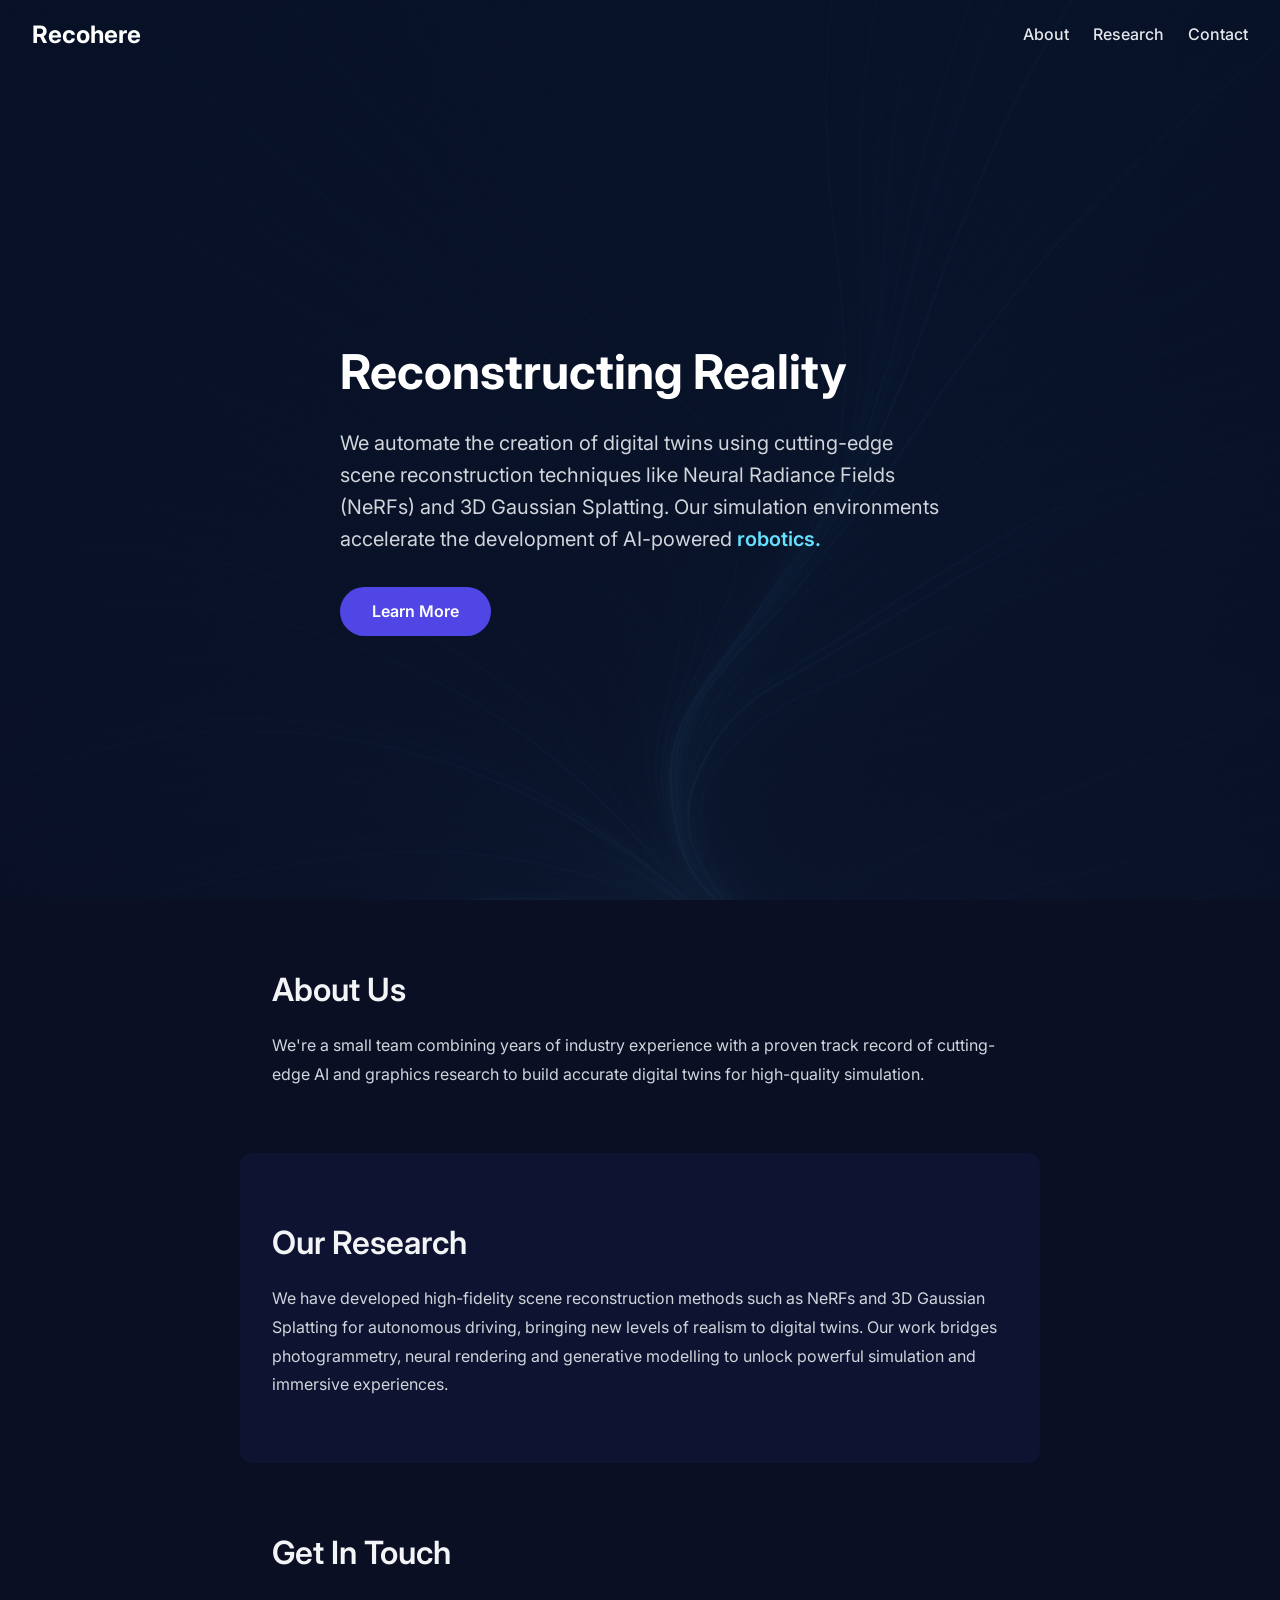
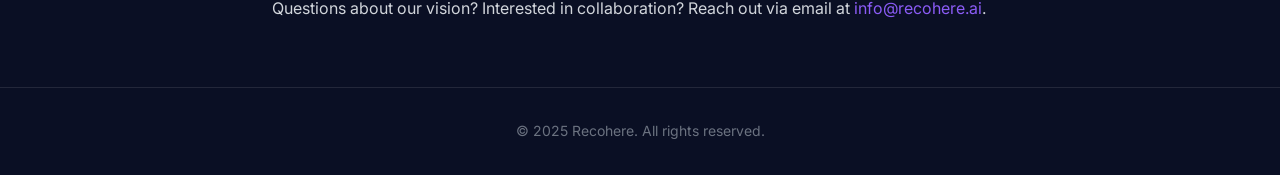
==== index.html @ db56cdb2 "init" ====
<!DOCTYPE html>
<html lang="en">
  <head>
    <meta charset="UTF-8" />
    <meta http‑equiv="X-UA-Compatible" content="IE=edge" />
    <meta name="viewport" content="width=device-width, initial-scale=1.0" />
    <title>Recohere – Scene Reconstruction & Digital Twins</title>
    <link rel="preconnect" href="https://fonts.googleapis.com" />
    <link rel="preconnect" href="https://fonts.gstatic.com" crossorigin />
    <link
      href="https://fonts.googleapis.com/css2?family=Inter:wght@400;500;600;700&display=swap"
      rel="stylesheet"
    />
    <link rel="stylesheet" href="assets/css/style.css" />
  </head>
  <body>

    <header class="hero">
      <nav class="navbar">
        <a href="#" class="logo">Recohere</a>
        <ul class="nav-links">
          <li><a href="#about">About</a></li>
          <li><a href="#research">Research</a></li>
          <li><a href="#contact">Contact</a></li>
        </ul>
      </nav>
      <div class="hero-content">
        <h1>Reconstructing Reality</h1>
        <p>
          We automate the creation of digital twins using cutting-edge scene
          reconstruction techniques like Neural Radiance Fields (NeRFs) and 3D
          Gaussian Splatting. Our simulation environments accelerate the development
          of AI-powered <span class="animated-wrapper"><span class="animated-areas"></span></span>
        </p>
        <a href="#about" class="cta-button">Learn More</a>
      </div>
    </header>


    <main class="content">
      <section id="about" class="section">
        <h2>About Us</h2>
        <p>
          We're a small team combining years of industry experience with
          a proven track record of cutting-edge AI and graphics research
          to build accurate digital twins for high-quality simulation. 
        </p>
      </section>


      <section id="research" class="section alternate">
        <h2>Our Research</h2>
        <p>
          We have developed high-fidelity scene reconstruction methods 
          such as NeRFs and 3D Gaussian Splatting for autonomous driving, 
          bringing new levels of realism to digital twins.
          Our work bridges photogrammetry, neural rendering and generative
          modelling to unlock powerful simulation and immersive experiences.
        </p>
      </section>


      <section id="contact" class="section">
        <h2>Get In Touch</h2>
        <p>
          Questions about our vision? Interested in collaboration? Reach out via
          email at <a href="mailto:info@recohere.ai">info@recohere.ai</a>.
        </p>
      </section>
    </main>

    <footer>
      <p>&copy; 2025 Recohere. All rights reserved.</p>
    </footer>
    <script>
      const words = ["robotics.", "autonomous driving.", "manufacturing.", "defence."];
      const element = document.querySelector(".animated-areas");
      let index = 0;
      let deleting = false;
      let charIndex = 0;
    
      function typeLoop() {
        const current = words[index];
        if (!deleting) {
          charIndex++;
          if (charIndex <= current.length) {
            element.textContent = current.substring(0, charIndex);
          } else {
            deleting = true;
            setTimeout(typeLoop, 1500);
            return;
          }
        } else {
          charIndex--;
          if (charIndex >= 0) {
            element.textContent = current.substring(0, charIndex);
          } else {
            deleting = false;
            index = (index + 1) % words.length;
          }
        }
        setTimeout(typeLoop, deleting ? 50 : 100);
      }
    
      document.addEventListener("DOMContentLoaded", typeLoop);
    </script>
  </body>
</html>
---- assets/css/style.css ----
/* Reset some basic elements for consistency */
* {
  box-sizing: border-box;
  margin: 0;
  padding: 0;
}

body {
  font-family: 'Inter', sans-serif;
  background-color: #0a0f24;
  color: #f3f4f6;
  line-height: 1.6;
  /* Smooth text rendering on different browsers */
  -webkit-font-smoothing: antialiased;
  -moz-osx-font-smoothing: grayscale;
}

a {
  color: #8b5cf6;
  text-decoration: none;
}
a:hover {
  color: #c084fc;
  transition: color 0.3s ease;
}

/* Navigation bar styling */
.navbar {
  display: flex;
  justify-content: space-between;
  align-items: center;
  padding: 1rem 2rem;
  position: relative;
  z-index: 2;
}

.logo {
  font-size: 1.5rem;
  font-weight: 700;
  color: #ffffff;
}

.nav-links {
  list-style: none;
  display: flex;
  gap: 1.5rem;
}

.nav-links a {
  color: #e5e7eb;
  font-weight: 500;
}

.nav-links a:hover {
  color: #c084fc;
}

/* Hero section with background image and gradient overlay. The pseudo-element
 * ensures that the headline and tagline remain legible on top of the dark
 * circuit board illustration. */
.hero {
  position: relative;
  height: 100vh;
  background: url('../img/hero-bg.png') no-repeat center/cover;
  display: flex;
  flex-direction: column;
}

.hero::before {
  content: '';
  position: absolute;
  top: 0;
  right: 0;
  bottom: 0;
  left: 0;
  /* Dark gradient overlay for contrast and mood */
  /* A slightly lighter overlay to let the subtle hero image shine through */
  background: linear-gradient(
    180deg,
    rgba(10, 15, 36, 0.65) 0%,
    rgba(10, 15, 36, 0.85) 100%
  );
  z-index: 1;
}

.hero-content {
  position: relative;
  z-index: 2;
  max-width: 800px;
  margin: auto;
  padding: 3rem 2rem;
  text-align: left;
}

.hero-content h1 {
  font-size: 3rem;
  font-weight: 700;
  margin-bottom: 1rem;
  color: #ffffff;
}

.hero-content p {
  font-size: 1.25rem;
  color: #d1d5db;
  margin-bottom: 2rem;
  max-width: 600px;
}

.cta-button {
  display: inline-block;
  background: #4f46e5;
  color: #ffffff;
  padding: 0.75rem 2rem;
  border-radius: 9999px;
  font-weight: 600;
  transition: background 0.3s ease;
}

.cta-button:hover {
  background: #6366f1;
}

/* General section styles */
.section {
  padding: 4rem 2rem;
  max-width: 800px;
  margin: 0 auto;
}

.section.alternate {
  /* Slightly darker background to create separation between sections */
  background: #0d1330;
  border-radius: 12px;
}

.section h2 {
  font-size: 2rem;
  margin-bottom: 1rem;
  font-weight: 600;
}

.section p {
  font-size: 1rem;
  color: #d1d5db;
  line-height: 1.8;
}

/* Footer styling */
footer {
  background-color: #0a0f24;
  text-align: center;
  padding: 2rem;
  color: #6b7280;
  font-size: 0.875rem;
  border-top: 1px solid rgba(255, 255, 255, 0.1);
}

.animated-wrapper {
  display: inline-block;
  position: relative;
  width: 13ch; /* Adjust based on the longest word (e.g., "autonomous driving") */
  height: 1em;  /* Align to one line of text */
  vertical-align: top;
}

.animated-areas {
  position: absolute;
  top: 0;
  left: 0;
  font-weight: 600;
  color: #66e0ff;
  white-space: nowrap;
}
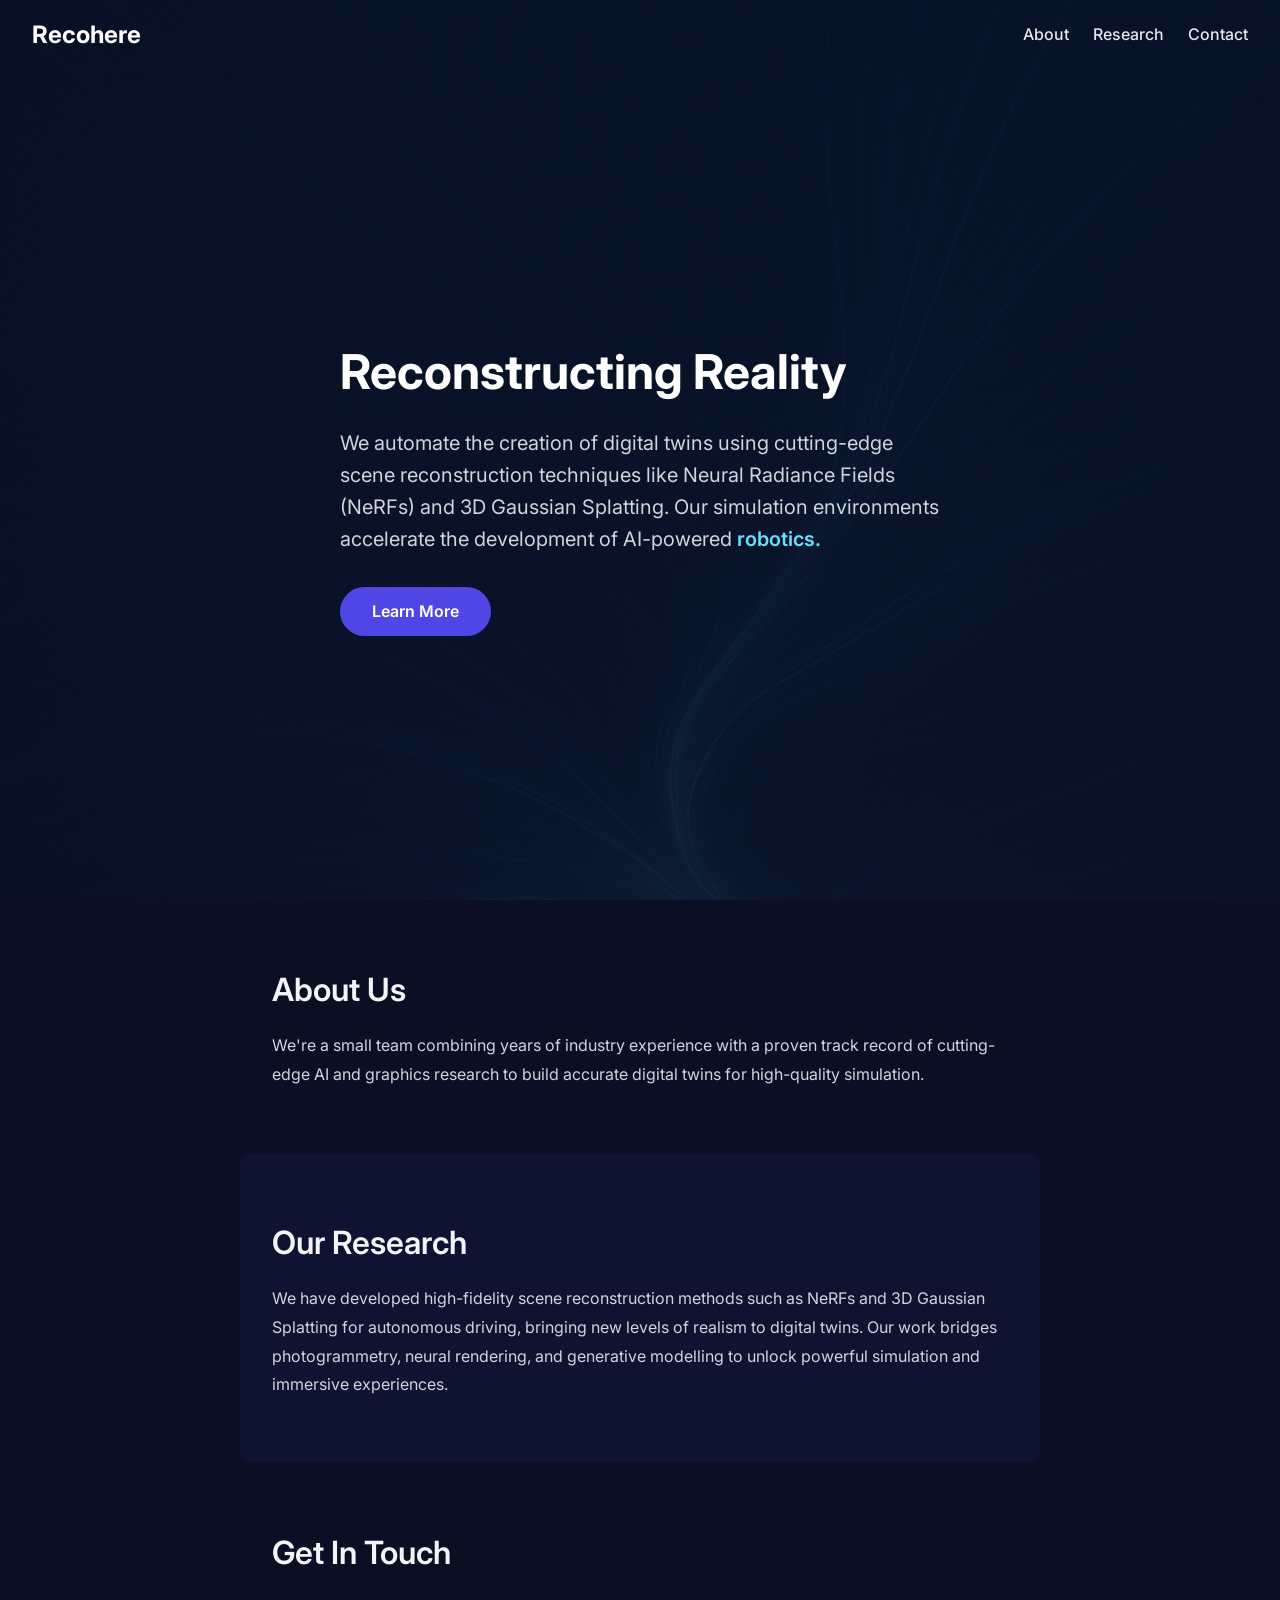
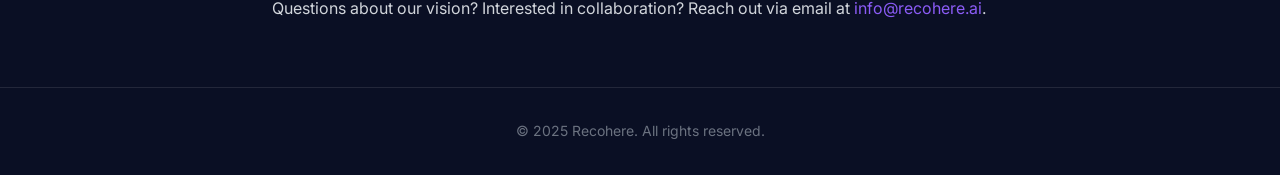
==== commit 2c9f037f: "oxford comma" ====
--- a/index.html
+++ b/index.html
@@ -54,7 +54,7 @@
           We have developed high-fidelity scene reconstruction methods 
           such as NeRFs and 3D Gaussian Splatting for autonomous driving, 
           bringing new levels of realism to digital twins.
-          Our work bridges photogrammetry, neural rendering and generative
+          Our work bridges photogrammetry, neural rendering, and generative
           modelling to unlock powerful simulation and immersive experiences.
         </p>
       </section>
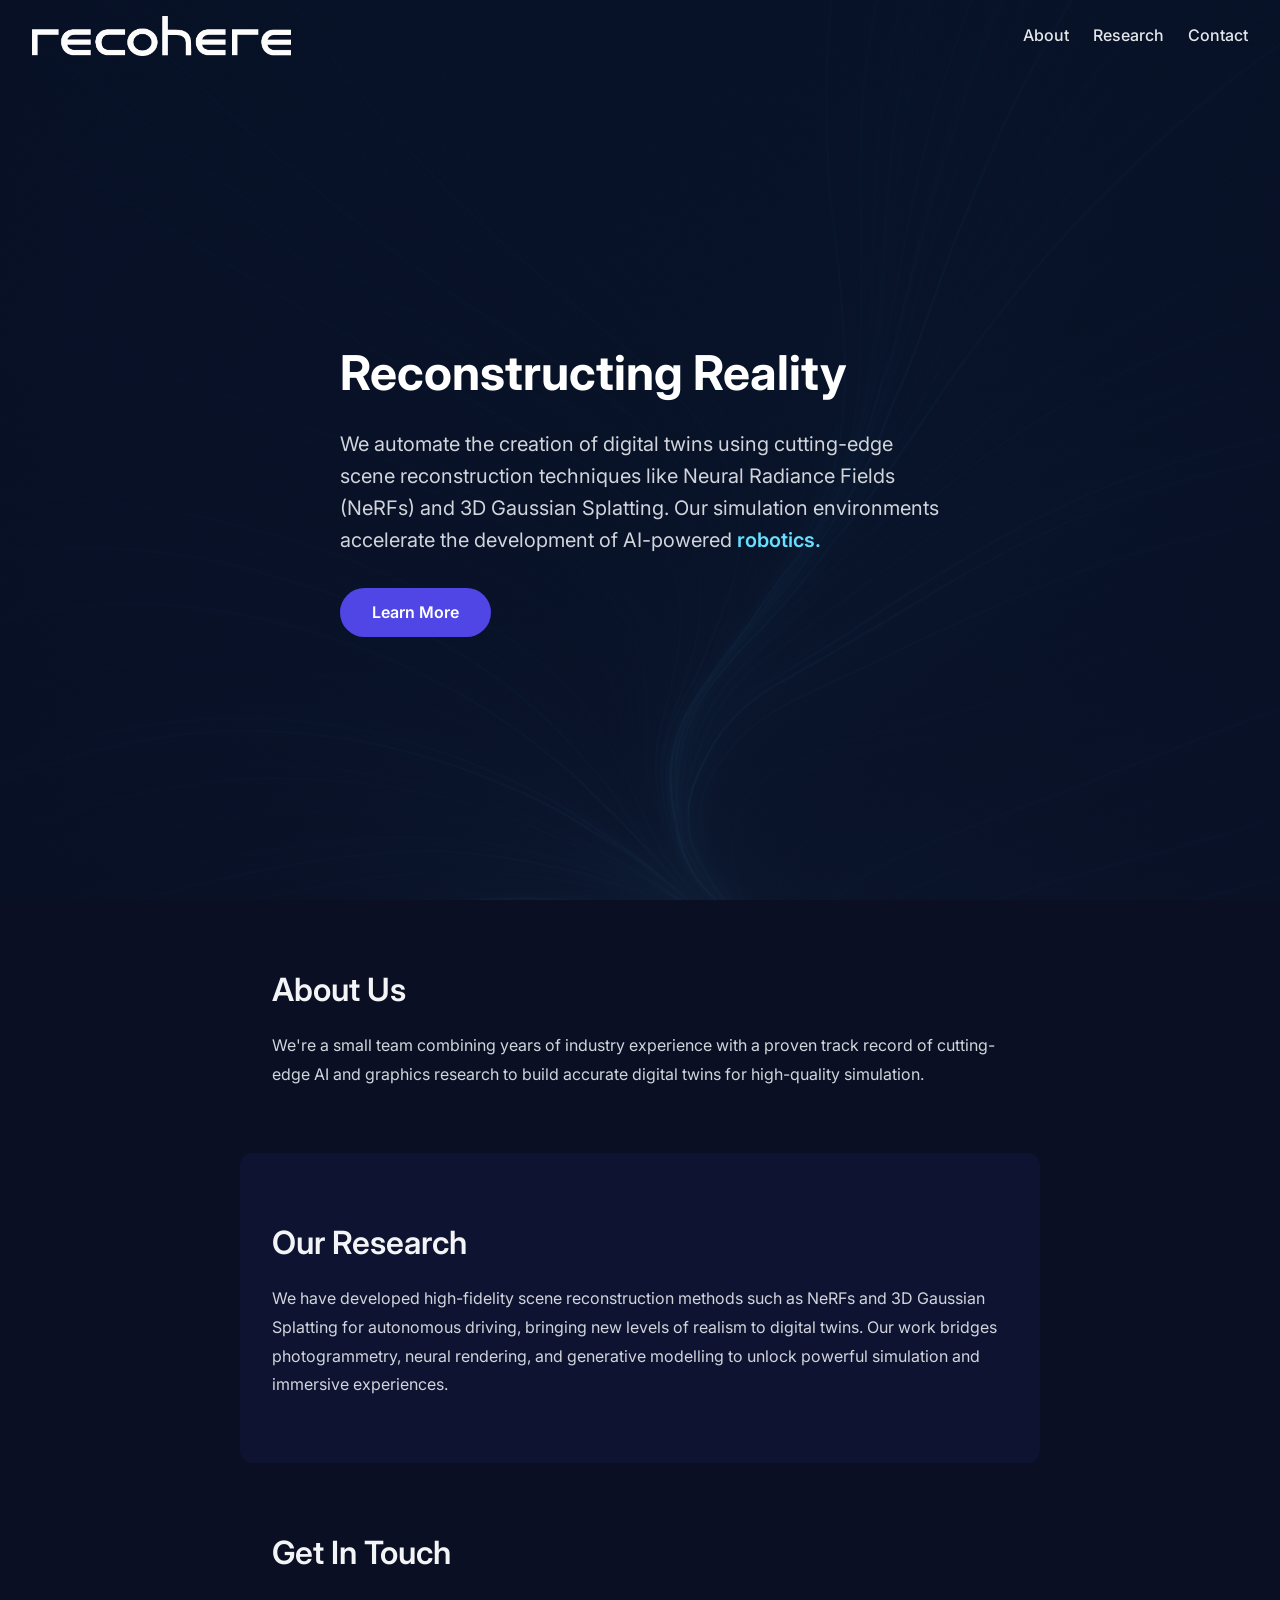
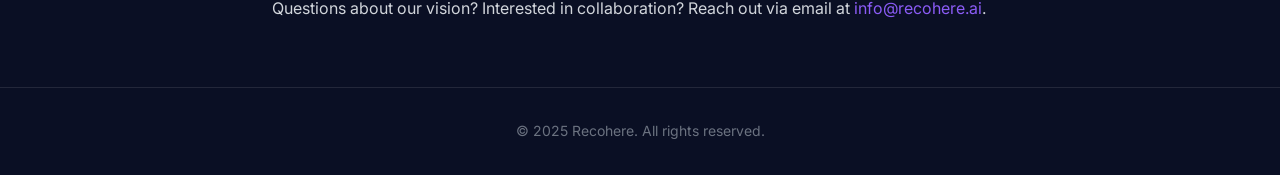
==== commit d123be74: "update logo" ====
--- a/index.html
+++ b/index.html
@@ -17,7 +17,7 @@
 
     <header class="hero">
       <nav class="navbar">
-        <a href="#" class="logo">Recohere</a>
+        <a href="#" class="logo"><img src="assets/img/recohere-logo-light.png" alt="Recohere"></a>
         <ul class="nav-links">
           <li><a href="#about">About</a></li>
           <li><a href="#research">Research</a></li>
--- a/assets/css/style.css
+++ b/assets/css/style.css
@@ -38,6 +38,12 @@
   font-size: 1.5rem;
   font-weight: 700;
   color: #ffffff;
+}
+
+.logo img {
+  height: 40px;
+  width: auto;
+  display: block;
 }
 
 .nav-links {
@@ -170,4 +176,116 @@
   font-weight: 600;
   color: #66e0ff;
   white-space: nowrap;
+}
+
+/* Mobile responsiveness */
+@media (max-width: 768px) {
+  /* Navigation adjustments */
+  .navbar {
+    padding: 1rem;
+    flex-direction: column;
+    gap: 1rem;
+  }
+  
+  .nav-links {
+    gap: 1rem;
+  }
+  
+  /* Hero section mobile adjustments */
+  .hero {
+    height: auto;
+    min-height: 100vh;
+  }
+  
+  .hero-content {
+    padding: 2rem 1rem;
+    text-align: center;
+    max-width: 100%;
+  }
+  
+  .hero-content h1 {
+    font-size: 2.5rem;
+    line-height: 1.2;
+  }
+  
+  .hero-content p {
+    font-size: 1.125rem;
+    max-width: 100%;
+  }
+  
+  /* Section adjustments */
+  .section {
+    padding: 3rem 1rem;
+  }
+  
+  .section h2 {
+    font-size: 1.75rem;
+  }
+  
+  /* Animated wrapper mobile adjustment */
+  .animated-wrapper {
+    width: 15ch; /* Slightly wider on mobile for better text wrapping */
+  }
+}
+
+@media (max-width: 480px) {
+  /* Extra small screens */
+  .navbar {
+    padding: 0.75rem;
+  }
+  
+  .logo {
+    font-size: 1.25rem;
+  }
+  
+  .logo img {
+    height: 32px;
+  }
+  
+  .nav-links {
+    flex-direction: column;
+    text-align: center;
+    gap: 0.75rem;
+  }
+  
+  .hero-content {
+    padding: 1.5rem 1rem;
+  }
+  
+  .hero-content h1 {
+    font-size: 2rem;
+    margin-bottom: 0.75rem;
+  }
+  
+  .hero-content p {
+    font-size: 1rem;
+    margin-bottom: 1.5rem;
+  }
+  
+  .cta-button {
+    padding: 0.75rem 1.5rem;
+    font-size: 0.875rem;
+  }
+  
+  .section {
+    padding: 2rem 1rem;
+  }
+  
+  .section h2 {
+    font-size: 1.5rem;
+  }
+  
+  .section p {
+    font-size: 0.9rem;
+  }
+  
+  /* Footer adjustments */
+  footer {
+    padding: 1.5rem 1rem;
+  }
+  
+  /* Animated wrapper extra small screens */
+  .animated-wrapper {
+    width: 18ch; /* Even wider for very small screens */
+  }
 }
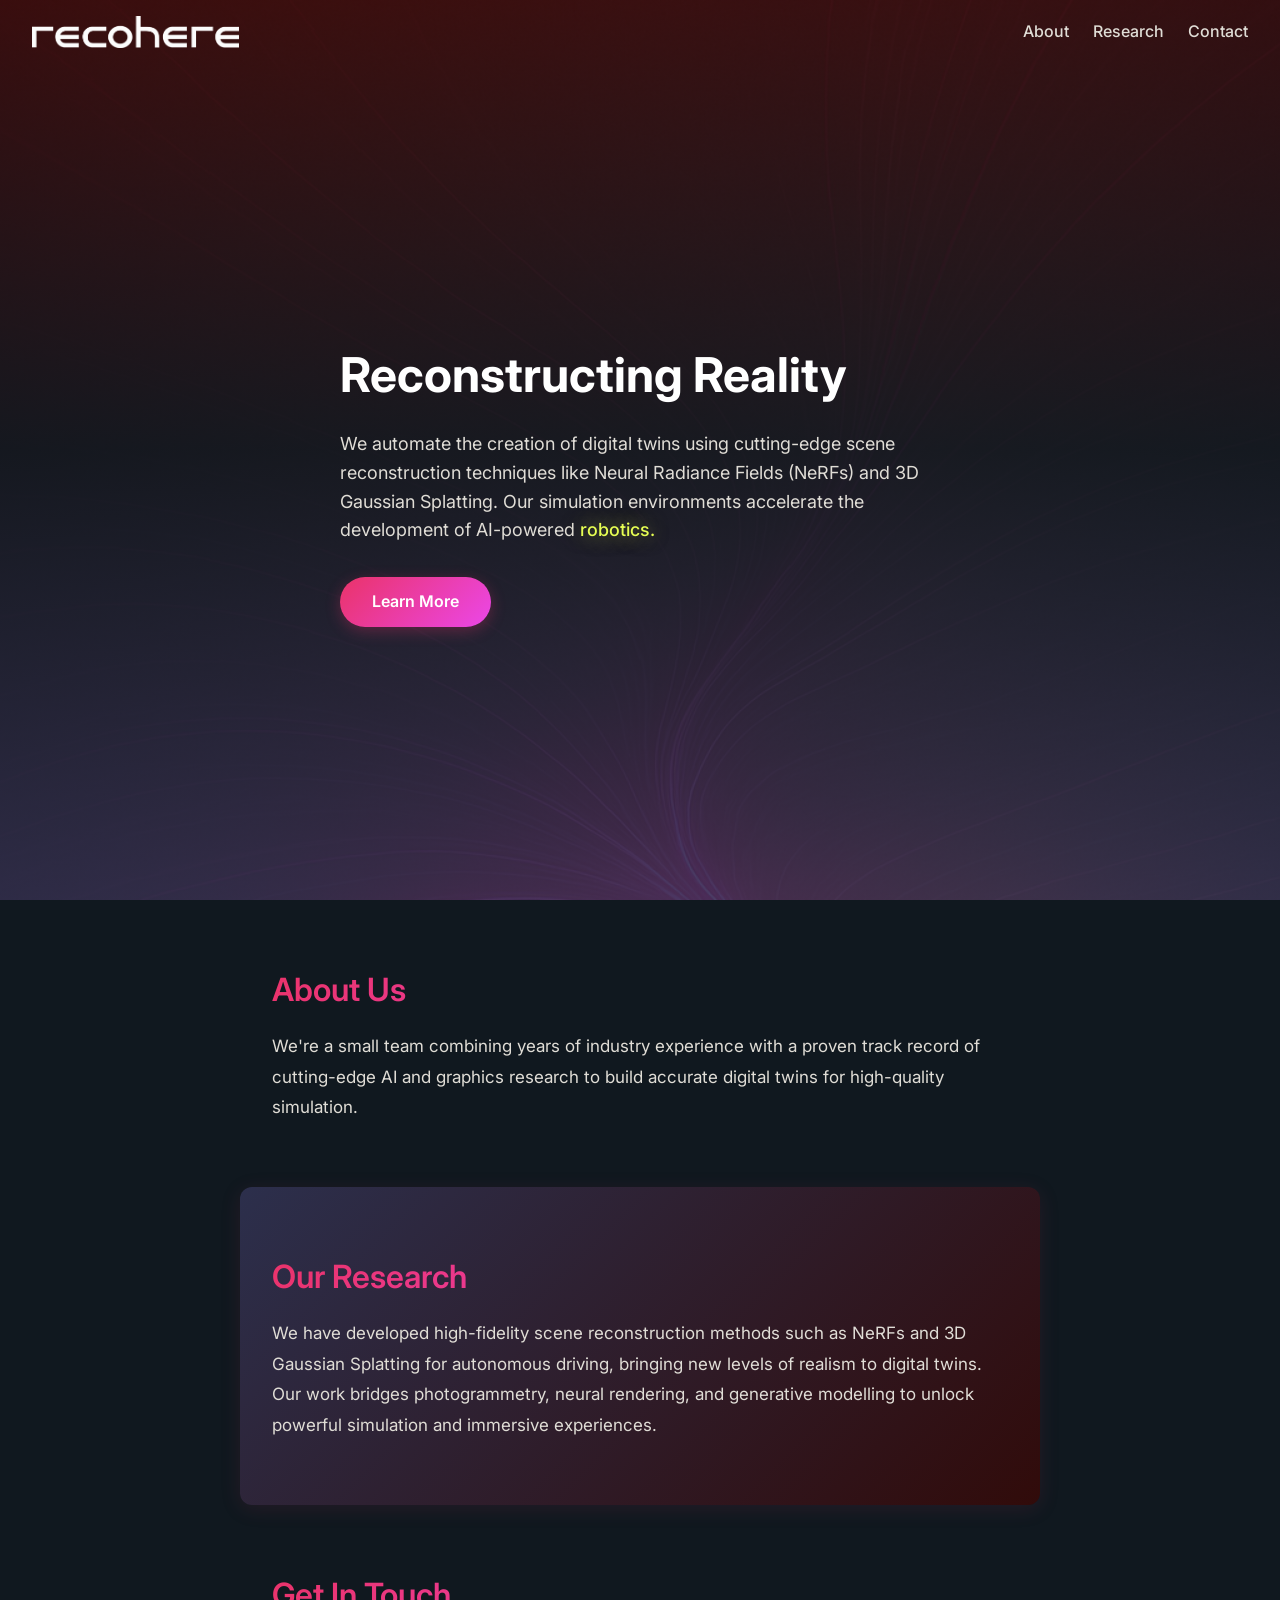
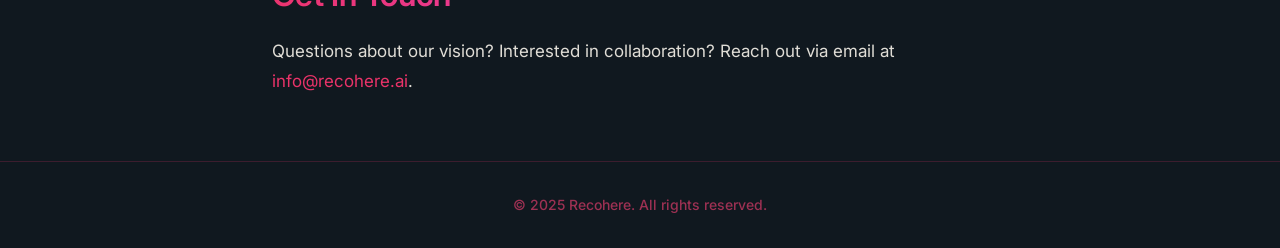
==== commit 7b8a2594: "adds google tag" ====
--- a/index.html
+++ b/index.html
@@ -12,6 +12,15 @@
       rel="stylesheet"
     />
     <link rel="stylesheet" href="assets/css/style.css" />
+    <!-- Google tag (gtag.js) -->
+    <script async src="https://www.googletagmanager.com/gtag/js?id=G-35CXNWRRRE"></script>
+    <script>
+      window.dataLayer = window.dataLayer || [];
+      function gtag(){dataLayer.push(arguments);}
+      gtag('js', new Date());
+
+      gtag('config', 'G-35CXNWRRRE');
+    </script>
   </head>
   <body>
 
--- a/assets/css/style.css
+++ b/assets/css/style.css
@@ -7,8 +7,10 @@
 
 body {
   font-family: 'Inter', sans-serif;
-  background-color: #0a0f24;
-  color: #f3f4f6;
+  background-color: #10181f;
+  color: #fbfbfb;
+  font-size: 1rem; /* 16px */
+  font-weight: 400; /* Inter Regular for body text */
   line-height: 1.6;
   /* Smooth text rendering on different browsers */
   -webkit-font-smoothing: antialiased;
@@ -16,11 +18,11 @@
 }
 
 a {
-  color: #8b5cf6;
+  color: #ea3369;
   text-decoration: none;
 }
 a:hover {
-  color: #c084fc;
+  color: #eb47e8;
   transition: color 0.3s ease;
 }
 
@@ -41,7 +43,7 @@
 }
 
 .logo img {
-  height: 40px;
+  height: 2rem; /* 32px */
   width: auto;
   display: block;
 }
@@ -53,12 +55,12 @@
 }
 
 .nav-links a {
-  color: #e5e7eb;
-  font-weight: 500;
+  color: #e0ddd6;
+  font-weight: 500; /* Inter Medium for UI elements */
 }
 
 .nav-links a:hover {
-  color: #c084fc;
+  color: #eb47e8;
 }
 
 /* Hero section with background image and gradient overlay. The pseudo-element
@@ -79,12 +81,12 @@
   right: 0;
   bottom: 0;
   left: 0;
-  /* Dark gradient overlay for contrast and mood */
-  /* A slightly lighter overlay to let the subtle hero image shine through */
+  /* Dark gradient overlay with new color palette for contrast and mood */
   background: linear-gradient(
     180deg,
-    rgba(10, 15, 36, 0.65) 0%,
-    rgba(10, 15, 36, 0.85) 100%
+    rgba(49, 11, 10, 0.75) 0%,
+    rgba(16, 24, 31, 0.9) 50%,
+    rgba(44, 47, 76, 0.85) 100%
   );
   z-index: 1;
 }
@@ -100,30 +102,34 @@
 
 .hero-content h1 {
   font-size: 3rem;
-  font-weight: 700;
+  font-weight: 700; /* Inter Bold for headings */
   margin-bottom: 1rem;
   color: #ffffff;
 }
 
 .hero-content p {
-  font-size: 1.25rem;
-  color: #d1d5db;
+  font-size: 1.125rem; /* 18px - within 16-18px recommended range */
+  font-weight: 400; /* Inter Regular for body text */
+  color: #e0ddd6;
   margin-bottom: 2rem;
   max-width: 600px;
 }
 
 .cta-button {
   display: inline-block;
-  background: #4f46e5;
+  background: linear-gradient(135deg, #ea3369 0%, #eb47e8 100%);
   color: #ffffff;
   padding: 0.75rem 2rem;
   border-radius: 9999px;
-  font-weight: 600;
-  transition: background 0.3s ease;
+  font-weight: 600; /* Inter SemiBold for UI elements */
+  transition: all 0.3s ease;
+  box-shadow: 0 4px 15px rgba(234, 51, 105, 0.3);
 }
 
 .cta-button:hover {
-  background: #6366f1;
+  background: linear-gradient(135deg, #eb47e8 0%, #ea3369 100%);
+  box-shadow: 0 6px 20px rgba(235, 71, 232, 0.4);
+  transform: translateY(-2px);
 }
 
 /* General section styles */
@@ -134,31 +140,38 @@
 }
 
 .section.alternate {
-  /* Slightly darker background to create separation between sections */
-  background: #0d1330;
+  /* Contrasting background with subtle gradient for visual interest */
+  background: linear-gradient(135deg, #2c2f4c 0%, #310b0a 100%);
   border-radius: 12px;
+  box-shadow: 0 4px 20px rgba(157, 49, 83, 0.15);
 }
 
 .section h2 {
   font-size: 2rem;
   margin-bottom: 1rem;
-  font-weight: 600;
+  font-weight: 600; /* Inter SemiBold for headings */
+  background: linear-gradient(135deg, #ea3369 0%, #eb47e8 100%);
+  -webkit-background-clip: text;
+  -webkit-text-fill-color: transparent;
+  background-clip: text;
 }
 
 .section p {
-  font-size: 1rem;
-  color: #d1d5db;
+  font-size: 1.0625rem; /* 17px - within 16-18px recommended range */
+  font-weight: 400; /* Inter Regular for body text */
+  color: #e0ddd6;
   line-height: 1.8;
 }
 
 /* Footer styling */
 footer {
-  background-color: #0a0f24;
+  background-color: #10181f;
   text-align: center;
   padding: 2rem;
-  color: #6b7280;
-  font-size: 0.875rem;
-  border-top: 1px solid rgba(255, 255, 255, 0.1);
+  color: #9d3153;
+  font-size: 0.875rem; /* 14px */
+  font-weight: 500; /* Inter Medium for microtexts */
+  border-top: 1px solid rgba(234, 51, 105, 0.2);
 }
 
 .animated-wrapper {
@@ -173,9 +186,10 @@
   position: absolute;
   top: 0;
   left: 0;
-  font-weight: 600;
-  color: #66e0ff;
+  font-weight: 500; /* Inter Medium for UI elements */
+  color: #e6fe53;
   white-space: nowrap;
+  text-shadow: 0 0 20px rgba(230, 254, 83, 0.5);
 }
 
 /* Mobile responsiveness */
@@ -209,7 +223,7 @@
   }
   
   .hero-content p {
-    font-size: 1.125rem;
+    font-size: 1.0625rem; /* 17px - keep within 16-18px range */
     max-width: 100%;
   }
   
@@ -239,7 +253,7 @@
   }
   
   .logo img {
-    height: 32px;
+    height: 1.75rem; /* 28px */
   }
   
   .nav-links {
@@ -258,13 +272,13 @@
   }
   
   .hero-content p {
-    font-size: 1rem;
+    font-size: 1rem; /* 16px - keep within 16-18px range */
     margin-bottom: 1.5rem;
   }
   
   .cta-button {
     padding: 0.75rem 1.5rem;
-    font-size: 0.875rem;
+    font-size: 0.875rem; /* 14px */
   }
   
   .section {
@@ -276,7 +290,7 @@
   }
   
   .section p {
-    font-size: 0.9rem;
+    font-size: 1rem; /* 16px - keep within 16-18px range */
   }
   
   /* Footer adjustments */
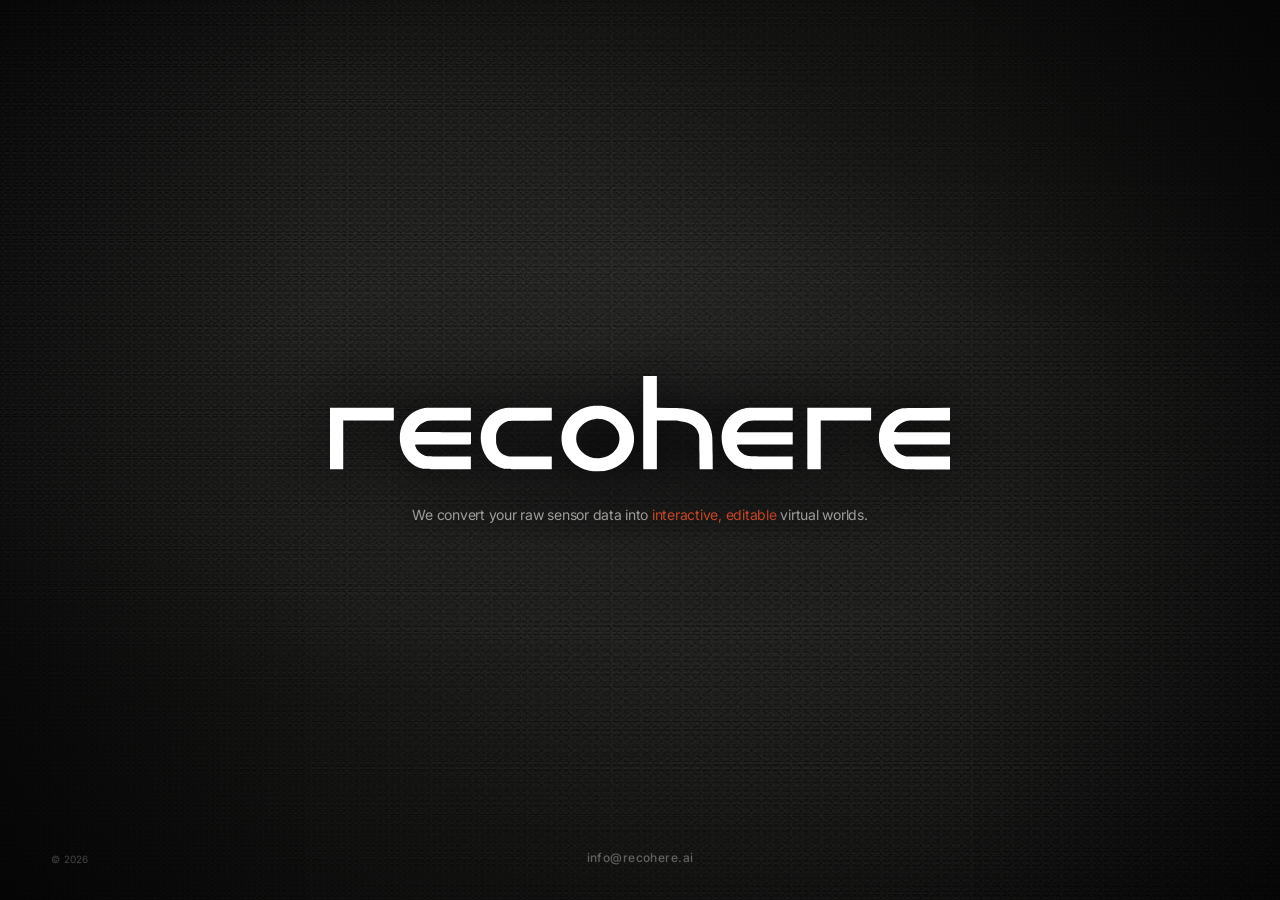
==== commit 821de1d2: "Launch minimal Recohere landing page" ====
--- a/index.html
+++ b/index.html
@@ -1,117 +1,67 @@
-<!DOCTYPE html>
+<!doctype html>
 <html lang="en">
   <head>
-    <meta charset="UTF-8" />
-    <meta http‑equiv="X-UA-Compatible" content="IE=edge" />
-    <meta name="viewport" content="width=device-width, initial-scale=1.0" />
-    <title>Recohere – Scene Reconstruction & Digital Twins</title>
-    <link rel="preconnect" href="https://fonts.googleapis.com" />
-    <link rel="preconnect" href="https://fonts.gstatic.com" crossorigin />
-    <link
-      href="https://fonts.googleapis.com/css2?family=Inter:wght@400;500;600;700&display=swap"
-      rel="stylesheet"
-    />
-    <link rel="stylesheet" href="assets/css/style.css" />
-    <!-- Google tag (gtag.js) -->
-    <script async src="https://www.googletagmanager.com/gtag/js?id=G-35CXNWRRRE"></script>
-    <script>
-      window.dataLayer = window.dataLayer || [];
-      function gtag(){dataLayer.push(arguments);}
-      gtag('js', new Date());
-
-      gtag('config', 'G-35CXNWRRRE');
+    <meta charset="utf-8">
+    <meta name="viewport" content="width=device-width, initial-scale=1">
+    <meta name="description" content="We convert your raw sensor data into interactive, editable virtual worlds.">
+    <meta name="robots" content="index, follow, max-image-preview:large">
+    <meta name="theme-color" content="#070706">
+    <meta name="color-scheme" content="dark">
+    <title>Recohere</title>
+    <link rel="canonical" href="https://recohere.ai/">
+    <link rel="sitemap" type="application/xml" href="/sitemap.xml">
+    <link rel="icon" type="image/png" sizes="512x512" href="/favicon.png">
+    <link rel="icon" href="/favicon.ico" sizes="48x48">
+    <link rel="apple-touch-icon" sizes="180x180" href="/apple-touch-icon.png">
+    <meta property="og:type" content="website">
+    <meta property="og:site_name" content="Recohere">
+    <meta property="og:title" content="Recohere">
+    <meta property="og:description" content="We convert your raw sensor data into interactive, editable virtual worlds.">
+    <meta property="og:url" content="https://recohere.ai/">
+    <meta property="og:image" content="https://recohere.ai/social-card.png">
+    <meta property="og:image:type" content="image/png">
+    <meta property="og:image:width" content="1200">
+    <meta property="og:image:height" content="630">
+    <meta property="og:image:alt" content="Recohere">
+    <meta name="twitter:card" content="summary_large_image">
+    <meta name="twitter:title" content="Recohere">
+    <meta name="twitter:description" content="We convert your raw sensor data into interactive, editable virtual worlds.">
+    <meta name="twitter:image" content="https://recohere.ai/social-card.png">
+    <meta name="twitter:image:alt" content="Recohere">
+    <link rel="preconnect" href="https://fonts.googleapis.com">
+    <link rel="preconnect" href="https://fonts.gstatic.com" crossorigin>
+    <link href="https://fonts.googleapis.com/css2?family=Inter:wght@400;500&amp;display=swap" rel="stylesheet">
+    <link rel="stylesheet" href="assets/css/site.css">
+    <script type="application/ld+json">
+      {
+        "@context": "https://schema.org",
+        "@type": "WebSite",
+        "url": "https://recohere.ai/",
+        "name": "Recohere"
+      }
     </script>
   </head>
-  <body>
-
-    <header class="hero">
-      <nav class="navbar">
-        <a href="#" class="logo"><img src="assets/img/recohere-logo-light.png" alt="Recohere"></a>
-        <ul class="nav-links">
-          <li><a href="#about">About</a></li>
-          <li><a href="#research">Research</a></li>
-          <li><a href="#contact">Contact</a></li>
-        </ul>
-      </nav>
-      <div class="hero-content">
-        <h1>Reconstructing Reality</h1>
-        <p>
-          We automate the creation of digital twins using cutting-edge scene
-          reconstruction techniques like Neural Radiance Fields (NeRFs) and 3D
-          Gaussian Splatting. Our simulation environments accelerate the development
-          of AI-powered <span class="animated-wrapper"><span class="animated-areas"></span></span>
-        </p>
-        <a href="#about" class="cta-button">Learn More</a>
-      </div>
-    </header>
-
-
-    <main class="content">
-      <section id="about" class="section">
-        <h2>About Us</h2>
-        <p>
-          We're a small team combining years of industry experience with
-          a proven track record of cutting-edge AI and graphics research
-          to build accurate digital twins for high-quality simulation. 
-        </p>
+  <body class="mono-page flow-page glitch-page statement-page">
+    <main class="mono-main">
+      <div class="flow-layer flow-bed" aria-hidden="true"></div>
+      <div class="flow-layer flow-current flow-current-a" aria-hidden="true"></div>
+      <div class="flow-layer flow-current flow-current-b" aria-hidden="true"></div>
+      <div class="flow-layer flow-current flow-current-c" aria-hidden="true"></div>
+      <section class="statement-stack">
+        <h1 class="glitch-mark statement-logo-frame">
+          <img class="glitch-base" src="assets/img/recohere_white.svg" alt="Recohere">
+          <img class="glitch-copy glitch-copy-a" src="assets/img/recohere_white.svg" alt="" aria-hidden="true">
+          <img class="glitch-copy glitch-copy-b" src="assets/img/recohere_white.svg" alt="" aria-hidden="true">
+          <span class="glitch-accent" aria-hidden="true"></span>
+        </h1>
+        <p class="statement-copy">We convert your raw sensor data into <span class="statement-emphasis">interactive, editable</span> virtual worlds.</p>
       </section>
-
-
-      <section id="research" class="section alternate">
-        <h2>Our Research</h2>
-        <p>
-          We have developed high-fidelity scene reconstruction methods 
-          such as NeRFs and 3D Gaussian Splatting for autonomous driving, 
-          bringing new levels of realism to digital twins.
-          Our work bridges photogrammetry, neural rendering, and generative
-          modelling to unlock powerful simulation and immersive experiences.
-        </p>
-      </section>
-
-
-      <section id="contact" class="section">
-        <h2>Get In Touch</h2>
-        <p>
-          Questions about our vision? Interested in collaboration? Reach out via
-          email at <a href="mailto:info@recohere.ai">info@recohere.ai</a>.
-        </p>
-      </section>
+      <small class="statement-copyright">&copy; 2026</small>
+      <a class="statement-email" href="mailto:info@recohere.ai">info@recohere.ai</a>
     </main>
-
-    <footer>
-      <p>&copy; 2025 Recohere. All rights reserved.</p>
-    </footer>
-    <script>
-      const words = ["robotics.", "autonomous driving.", "manufacturing.", "defence."];
-      const element = document.querySelector(".animated-areas");
-      let index = 0;
-      let deleting = false;
-      let charIndex = 0;
-    
-      function typeLoop() {
-        const current = words[index];
-        if (!deleting) {
-          charIndex++;
-          if (charIndex <= current.length) {
-            element.textContent = current.substring(0, charIndex);
-          } else {
-            deleting = true;
-            setTimeout(typeLoop, 1500);
-            return;
-          }
-        } else {
-          charIndex--;
-          if (charIndex >= 0) {
-            element.textContent = current.substring(0, charIndex);
-          } else {
-            deleting = false;
-            index = (index + 1) % words.length;
-          }
-        }
-        setTimeout(typeLoop, deleting ? 50 : 100);
-      }
-    
-      document.addEventListener("DOMContentLoaded", typeLoop);
-    </script>
+    <!-- Privacy: Cloudflare Web Analytics is cookie-free. Recohere does not set analytics cookies or store visitor analytics data in the browser; aggregate measurements are processed by Cloudflare, which states that Web Analytics does not collect or use visitor personal data. -->
+    <!-- Cloudflare Web Analytics -->
+    <script type="module" src="https://static.cloudflareinsights.com/beacon.min.js" data-cf-beacon='{"token":"1de7824788fe447785227762613a7aec"}'></script>
+    <!-- End Cloudflare Web Analytics -->
   </body>
-</html>+</html>
--- a/assets/css/site.css
+++ b/assets/css/site.css
@@ -0,0 +1,356 @@
+:root {
+  color-scheme: dark;
+}
+
+* {
+  box-sizing: border-box;
+}
+
+html,
+body {
+  width: 100%;
+  min-width: 320px;
+  min-height: 100%;
+  margin: 0;
+}
+
+.mono-page {
+  min-height: 100svh;
+  overflow: hidden;
+  background: radial-gradient(ellipse at 50% 48%, #151514 0%, #0c0c0b 48%, #040404 100%);
+}
+
+.mono-main {
+  position: relative;
+  min-height: 100svh;
+  overflow: hidden;
+}
+
+.sr-only {
+  position: absolute;
+  width: 1px;
+  height: 1px;
+  padding: 0;
+  margin: -1px;
+  overflow: hidden;
+  clip: rect(0, 0, 0, 0);
+  white-space: nowrap;
+  border: 0;
+}
+
+.flow-layer {
+  position: absolute;
+  inset: -18%;
+  pointer-events: none;
+  background-image: url("../img/recohere-e.png");
+  background-repeat: repeat;
+  will-change: transform, opacity;
+}
+
+.flow-bed {
+  opacity: 0.065;
+  background-size: 6px 5px;
+  animation: flow-bed 28s ease-in-out infinite alternate;
+  -webkit-mask-image: radial-gradient(ellipse at center, #000 8%, rgba(0, 0, 0, 0.84) 48%, transparent 96%);
+  mask-image: radial-gradient(ellipse at center, #000 8%, rgba(0, 0, 0, 0.84) 48%, transparent 96%);
+}
+
+.flow-current {
+  opacity: 0.075;
+  background-size: 8px 7px;
+}
+
+.flow-current-a {
+  animation: flow-current-a 19s ease-in-out infinite alternate;
+  -webkit-mask-image: radial-gradient(ellipse 43% 34% at 28% 38%, #000 0%, rgba(0, 0, 0, 0.78) 52%, transparent 100%);
+  mask-image: radial-gradient(ellipse 43% 34% at 28% 38%, #000 0%, rgba(0, 0, 0, 0.78) 52%, transparent 100%);
+}
+
+.flow-current-b {
+  opacity: 0.06;
+  background-size: 10px 8.7px;
+  animation: flow-current-b 24s ease-in-out infinite alternate;
+  -webkit-mask-image: radial-gradient(ellipse 46% 38% at 72% 60%, #000 0%, rgba(0, 0, 0, 0.72) 50%, transparent 100%);
+  mask-image: radial-gradient(ellipse 46% 38% at 72% 60%, #000 0%, rgba(0, 0, 0, 0.72) 50%, transparent 100%);
+}
+
+.flow-current-c {
+  opacity: 0.035;
+  background-size: 14px 12px;
+  animation: flow-current-c 31s ease-in-out infinite alternate;
+  -webkit-mask-image: radial-gradient(ellipse 38% 54% at 50% 48%, #000 0%, rgba(0, 0, 0, 0.62) 48%, transparent 100%);
+  mask-image: radial-gradient(ellipse 38% 54% at 50% 48%, #000 0%, rgba(0, 0, 0, 0.62) 48%, transparent 100%);
+}
+
+.mono-main::after {
+  position: absolute;
+  z-index: 1;
+  inset: 0;
+  content: "";
+  pointer-events: none;
+  background:
+    radial-gradient(ellipse 39% 20% at 50% 50%, rgba(5, 5, 5, 0.64), rgba(5, 5, 5, 0.18) 58%, transparent 100%),
+    linear-gradient(90deg, rgba(4, 4, 4, 0.4), transparent 24%, transparent 76%, rgba(4, 4, 4, 0.4));
+}
+
+@keyframes flow-bed {
+  0% { transform: translate3d(-1.5%, -1%, 0) rotate(-0.12deg) scale(1.025); }
+  48% { transform: translate3d(1%, 1.2%, 0) rotate(0.09deg) scale(1.012); }
+  100% { transform: translate3d(1.8%, -0.5%, 0) rotate(-0.04deg) scale(1.035); }
+}
+
+@keyframes flow-current-a {
+  0% { opacity: 0.035; transform: translate3d(-5%, -2%, 0) rotate(-0.35deg) scale(1.05); }
+  52% { opacity: 0.09; transform: translate3d(3%, 2.5%, 0) rotate(0.22deg) scale(1.015); }
+  100% { opacity: 0.055; transform: translate3d(5%, -1.5%, 0) rotate(-0.08deg) scale(1.035); }
+}
+
+@keyframes flow-current-b {
+  0% { opacity: 0.08; transform: translate3d(5%, 3%, 0) rotate(0.28deg) scale(1.02); }
+  46% { opacity: 0.035; transform: translate3d(-2%, -2.5%, 0) rotate(-0.18deg) scale(1.055); }
+  100% { opacity: 0.065; transform: translate3d(-5%, 1%, 0) rotate(0.05deg) scale(1.025); }
+}
+
+@keyframes flow-current-c {
+  0% { opacity: 0.02; transform: translate3d(-1%, 4%, 0) rotate(0.16deg) scale(1.06); }
+  56% { opacity: 0.045; transform: translate3d(2%, -3%, 0) rotate(-0.12deg) scale(1.02); }
+  100% { opacity: 0.025; transform: translate3d(-2%, -1%, 0) rotate(0.08deg) scale(1.045); }
+}
+
+.statement-stack {
+  position: absolute;
+  z-index: 3;
+  top: 50%;
+  left: 50%;
+  display: flex;
+  width: min(860px, 86vw);
+  align-items: center;
+  flex-direction: column;
+  transform: translate(-50%, -50%);
+  text-align: center;
+}
+
+.glitch-mark {
+  position: relative;
+  width: min(620px, 72vw);
+  margin: 0;
+  filter: drop-shadow(0 0 24px rgba(5, 5, 5, 0.96));
+}
+
+.glitch-mark img {
+  display: block;
+  width: 100%;
+  height: auto;
+}
+
+.glitch-base {
+  animation: glitch-lock 1.32s steps(1, end) both;
+}
+
+.glitch-copy,
+.glitch-accent {
+  position: absolute;
+  inset: 0;
+  opacity: 0;
+  pointer-events: none;
+}
+
+.glitch-copy-a {
+  animation: glitch-slice-a 1.32s steps(1, end) both;
+}
+
+.glitch-copy-b {
+  animation: glitch-slice-b 1.32s steps(1, end) both;
+}
+
+.glitch-accent {
+  background: #eb5127;
+  -webkit-mask: url("../img/recohere_white.svg") center / 100% 100% no-repeat;
+  mask: url("../img/recohere_white.svg") center / 100% 100% no-repeat;
+  animation: glitch-accent 1.32s steps(1, end) both;
+}
+
+.glitch-mark::after {
+  position: absolute;
+  right: -2%;
+  left: -2%;
+  top: 0;
+  height: 1px;
+  content: "";
+  opacity: 0;
+  pointer-events: none;
+  background: rgba(255, 255, 255, 0.42);
+  box-shadow: 0 0 8px rgba(255, 255, 255, 0.18);
+  animation: glitch-scan 1.08s ease-out 0.08s both;
+}
+
+@keyframes glitch-lock {
+  0%, 3% { opacity: 1; transform: translateX(0); filter: none; }
+  4% { opacity: 0.36; transform: translateX(-7px); filter: blur(0.6px); }
+  7% { opacity: 1; transform: translateX(4px); filter: none; }
+  10% { opacity: 0.68; transform: translateX(-2px); }
+  14%, 22% { opacity: 1; transform: translateX(0); }
+  23% { opacity: 0.82; transform: translateX(2px); }
+  27%, 100% { opacity: 1; transform: translateX(0); filter: none; }
+}
+
+@keyframes glitch-slice-a {
+  0%, 5%, 9%, 15%, 20%, 27%, 100% { opacity: 0; }
+  6% { opacity: 0.82; clip-path: inset(7% 0 73% 0); transform: translateX(15px); }
+  10% { opacity: 0.68; clip-path: inset(42% 0 36% 0); transform: translateX(-11px); }
+  16% { opacity: 0.5; clip-path: inset(71% 0 11% 0); transform: translateX(8px); }
+  21% { opacity: 0.34; clip-path: inset(31% 0 57% 0); transform: translateX(-5px); }
+}
+
+@keyframes glitch-slice-b {
+  0%, 7%, 12%, 18%, 25%, 100% { opacity: 0; }
+  8% { opacity: 0.52; clip-path: inset(24% 0 61% 0); transform: translateX(-18px); }
+  13% { opacity: 0.72; clip-path: inset(58% 0 19% 0); transform: translateX(13px); }
+  19% { opacity: 0.42; clip-path: inset(46% 0 45% 0); transform: translateX(-7px); }
+}
+
+@keyframes glitch-accent {
+  0%, 10%, 12%, 22%, 24%, 100% { opacity: 0; }
+  11% { opacity: 0.72; clip-path: inset(47% 0 39% 0); transform: translateX(17px); }
+  23% { opacity: 0.38; clip-path: inset(18% 0 70% 0); transform: translateX(-9px); }
+}
+
+@keyframes glitch-scan {
+  0%, 100% { top: 0; opacity: 0; }
+  9% { opacity: 0.38; }
+  66% { opacity: 0.12; }
+  82% { top: 100%; opacity: 0; }
+}
+
+.statement-copy {
+  max-width: 760px;
+  margin: 34px 0 0;
+  color: rgba(243, 242, 238, 0.62);
+  font-family: Inter, -apple-system, BlinkMacSystemFont, "Helvetica Neue", Helvetica, Arial, sans-serif;
+  font-size: clamp(14px, 1.05vw, 17px);
+  font-weight: 400;
+  letter-spacing: -0.018em;
+  line-height: 1.34;
+  text-wrap: balance;
+  text-shadow: 0 1px 18px rgba(0, 0, 0, 0.8);
+}
+
+.statement-emphasis {
+  color: rgba(235, 81, 39, 0.84);
+}
+
+.statement-email {
+  position: absolute;
+  z-index: 4;
+  left: 50%;
+  bottom: clamp(24px, 4vh, 52px);
+  color: rgba(243, 242, 238, 0.36);
+  font-family: Inter, -apple-system, BlinkMacSystemFont, "Helvetica Neue", Helvetica, Arial, sans-serif;
+  font-size: 12px;
+  font-weight: 500;
+  letter-spacing: 0.035em;
+  line-height: 1;
+  text-decoration: none;
+  transform: translateX(-50%);
+  transition: color 180ms ease;
+}
+
+.statement-copyright {
+  position: absolute;
+  z-index: 4;
+  left: clamp(24px, 4vw, 56px);
+  bottom: clamp(24px, 4vh, 52px);
+  color: rgba(243, 242, 238, 0.26);
+  font-family: Inter, -apple-system, BlinkMacSystemFont, "Helvetica Neue", Helvetica, Arial, sans-serif;
+  font-size: 10px;
+  font-weight: 400;
+  letter-spacing: 0.025em;
+  line-height: 1;
+}
+
+.statement-email:hover,
+.statement-email:focus-visible {
+  color: rgba(235, 81, 39, 0.82);
+}
+
+@media (max-width: 680px) {
+  .statement-stack {
+    width: 88vw;
+  }
+
+  .glitch-mark {
+    width: 72vw;
+  }
+
+  .statement-copy {
+    max-width: 86vw;
+    margin-top: 24px;
+    font-size: clamp(13px, 3.7vw, 15px);
+    letter-spacing: -0.014em;
+  }
+
+  .statement-email {
+    bottom: 24px;
+    font-size: 11px;
+  }
+
+  .statement-copyright {
+    left: 50%;
+    bottom: 52px;
+    width: 100%;
+    font-size: 9px;
+    text-align: center;
+    transform: translateX(-50%);
+  }
+}
+
+@media (prefers-reduced-motion: reduce) {
+  .flow-layer,
+  .glitch-base,
+  .glitch-copy,
+  .glitch-accent,
+  .glitch-mark::after {
+    animation: none;
+  }
+}
+
+.error-main {
+  display: grid;
+  place-content: center;
+  justify-items: center;
+  color: rgba(243, 242, 238, 0.62);
+  font-family: Inter, -apple-system, BlinkMacSystemFont, "Helvetica Neue", Helvetica, Arial, sans-serif;
+  text-align: center;
+}
+
+.error-home,
+.error-code,
+.error-copy {
+  position: relative;
+  z-index: 2;
+}
+
+.error-home {
+  display: block;
+  width: min(320px, 68vw);
+}
+
+.error-home img {
+  display: block;
+  width: 100%;
+  height: auto;
+}
+
+.error-code {
+  margin: 42px 0 0;
+  color: rgba(235, 81, 39, 0.74);
+  font-size: 11px;
+  font-weight: 500;
+  letter-spacing: 0.12em;
+}
+
+.error-copy {
+  margin: 10px 0 0;
+  font-size: 14px;
+  letter-spacing: -0.012em;
+}
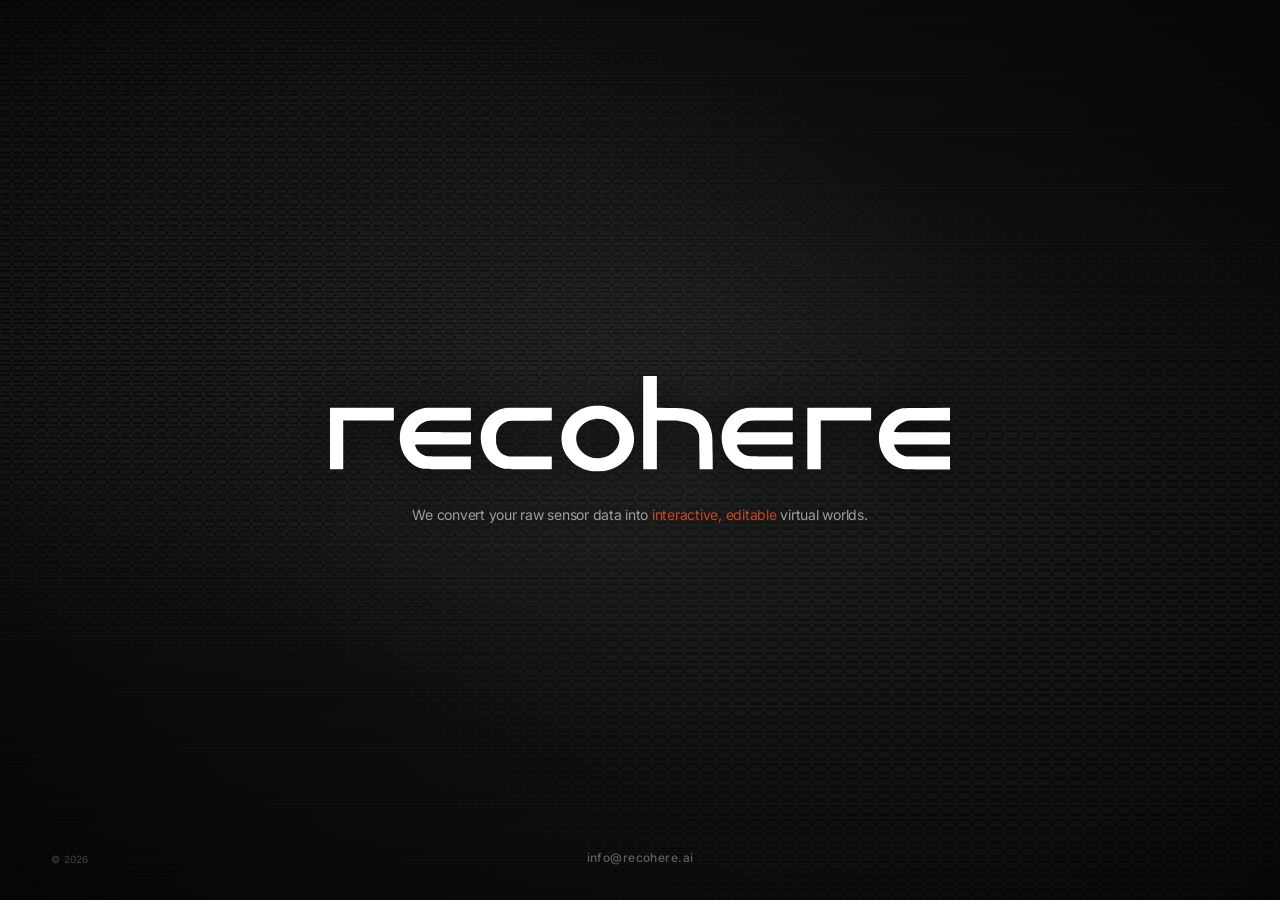
==== commit a6c62411: "Refine background motion and mobile viewport" ====
--- a/index.html
+++ b/index.html
@@ -2,10 +2,10 @@
 <html lang="en">
   <head>
     <meta charset="utf-8">
-    <meta name="viewport" content="width=device-width, initial-scale=1">
+    <meta name="viewport" content="width=device-width, initial-scale=1, viewport-fit=cover">
     <meta name="description" content="We convert your raw sensor data into interactive, editable virtual worlds.">
     <meta name="robots" content="index, follow, max-image-preview:large">
-    <meta name="theme-color" content="#070706">
+    <meta name="theme-color" content="#050606">
     <meta name="color-scheme" content="dark">
     <title>Recohere</title>
     <link rel="canonical" href="https://recohere.ai/">
@@ -46,7 +46,6 @@
       <div class="flow-layer flow-bed" aria-hidden="true"></div>
       <div class="flow-layer flow-current flow-current-a" aria-hidden="true"></div>
       <div class="flow-layer flow-current flow-current-b" aria-hidden="true"></div>
-      <div class="flow-layer flow-current flow-current-c" aria-hidden="true"></div>
       <section class="statement-stack">
         <h1 class="glitch-mark statement-logo-frame">
           <img class="glitch-base" src="assets/img/recohere_white.svg" alt="Recohere">
@@ -59,6 +58,41 @@
       <small class="statement-copyright">&copy; 2026</small>
       <a class="statement-email" href="mailto:info@recohere.ai">info@recohere.ai</a>
     </main>
+    <script>
+      (() => {
+        const mark = document.querySelector(".glitch-mark");
+        const reducedMotion = window.matchMedia("(prefers-reduced-motion: reduce)").matches;
+
+        if (!mark || reducedMotion) return;
+
+        const images = [...mark.querySelectorAll("img")];
+        const decoded = images.map((image) => new Promise((resolve) => {
+          const decode = () => {
+            if (typeof image.decode !== "function") {
+              resolve();
+              return;
+            }
+
+            image.decode().then(resolve, resolve);
+          };
+
+          if (image.complete) {
+            decode();
+          } else {
+            image.addEventListener("load", decode, { once: true });
+            image.addEventListener("error", resolve, { once: true });
+          }
+        }));
+
+        Promise.all(decoded).then(() => {
+          requestAnimationFrame(() => {
+            requestAnimationFrame(() => {
+              window.setTimeout(() => mark.classList.add("glitch-ready"), 120);
+            });
+          });
+        });
+      })();
+    </script>
     <!-- Privacy: Cloudflare Web Analytics is cookie-free. Recohere does not set analytics cookies or store visitor analytics data in the browser; aggregate measurements are processed by Cloudflare, which states that Web Analytics does not collect or use visitor personal data. -->
     <!-- Cloudflare Web Analytics -->
     <script type="module" src="https://static.cloudflareinsights.com/beacon.min.js" data-cf-beacon='{"token":"1de7824788fe447785227762613a7aec"}'></script>
--- a/assets/css/site.css
+++ b/assets/css/site.css
@@ -12,16 +12,19 @@
   min-width: 320px;
   min-height: 100%;
   margin: 0;
+  background: #030404;
 }
 
 .mono-page {
-  min-height: 100svh;
+  min-height: 100vh;
+  min-height: 100lvh;
   overflow: hidden;
-  background: radial-gradient(ellipse at 50% 48%, #151514 0%, #0c0c0b 48%, #040404 100%);
+  background: radial-gradient(ellipse at 50% 46%, #141715 0%, #080a09 52%, #030404 100%);
 }
 
 .mono-main {
   position: relative;
+  min-height: 100vh;
   min-height: 100svh;
   overflow: hidden;
 }
@@ -39,82 +42,49 @@
 }
 
 .flow-layer {
-  position: absolute;
-  inset: -18%;
+  position: fixed;
+  inset: -18vh -18vw;
+  inset: -18lvh -18vw;
   pointer-events: none;
   background-image: url("../img/recohere-e.png");
   background-repeat: repeat;
-  will-change: transform, opacity;
 }
 
 .flow-bed {
-  opacity: 0.065;
-  background-size: 6px 5px;
-  animation: flow-bed 28s ease-in-out infinite alternate;
+  opacity: 0.032;
+  background-size: 8px 7px;
   -webkit-mask-image: radial-gradient(ellipse at center, #000 8%, rgba(0, 0, 0, 0.84) 48%, transparent 96%);
   mask-image: radial-gradient(ellipse at center, #000 8%, rgba(0, 0, 0, 0.84) 48%, transparent 96%);
 }
 
 .flow-current {
-  opacity: 0.075;
-  background-size: 8px 7px;
+  will-change: transform;
 }
 
 .flow-current-a {
-  animation: flow-current-a 19s ease-in-out infinite alternate;
+  opacity: 0.055;
+  background-size: 12px 10.4px;
+  animation: flow-current-a 26s linear infinite alternate;
   -webkit-mask-image: radial-gradient(ellipse 43% 34% at 28% 38%, #000 0%, rgba(0, 0, 0, 0.78) 52%, transparent 100%);
   mask-image: radial-gradient(ellipse 43% 34% at 28% 38%, #000 0%, rgba(0, 0, 0, 0.78) 52%, transparent 100%);
 }
 
 .flow-current-b {
-  opacity: 0.06;
-  background-size: 10px 8.7px;
-  animation: flow-current-b 24s ease-in-out infinite alternate;
+  opacity: 0.04;
+  background-size: 16px 13.9px;
+  animation: flow-current-b 34s linear infinite alternate;
   -webkit-mask-image: radial-gradient(ellipse 46% 38% at 72% 60%, #000 0%, rgba(0, 0, 0, 0.72) 50%, transparent 100%);
   mask-image: radial-gradient(ellipse 46% 38% at 72% 60%, #000 0%, rgba(0, 0, 0, 0.72) 50%, transparent 100%);
 }
 
-.flow-current-c {
-  opacity: 0.035;
-  background-size: 14px 12px;
-  animation: flow-current-c 31s ease-in-out infinite alternate;
-  -webkit-mask-image: radial-gradient(ellipse 38% 54% at 50% 48%, #000 0%, rgba(0, 0, 0, 0.62) 48%, transparent 100%);
-  mask-image: radial-gradient(ellipse 38% 54% at 50% 48%, #000 0%, rgba(0, 0, 0, 0.62) 48%, transparent 100%);
-}
-
-.mono-main::after {
-  position: absolute;
-  z-index: 1;
-  inset: 0;
-  content: "";
-  pointer-events: none;
-  background:
-    radial-gradient(ellipse 39% 20% at 50% 50%, rgba(5, 5, 5, 0.64), rgba(5, 5, 5, 0.18) 58%, transparent 100%),
-    linear-gradient(90deg, rgba(4, 4, 4, 0.4), transparent 24%, transparent 76%, rgba(4, 4, 4, 0.4));
-}
-
-@keyframes flow-bed {
-  0% { transform: translate3d(-1.5%, -1%, 0) rotate(-0.12deg) scale(1.025); }
-  48% { transform: translate3d(1%, 1.2%, 0) rotate(0.09deg) scale(1.012); }
-  100% { transform: translate3d(1.8%, -0.5%, 0) rotate(-0.04deg) scale(1.035); }
-}
-
 @keyframes flow-current-a {
-  0% { opacity: 0.035; transform: translate3d(-5%, -2%, 0) rotate(-0.35deg) scale(1.05); }
-  52% { opacity: 0.09; transform: translate3d(3%, 2.5%, 0) rotate(0.22deg) scale(1.015); }
-  100% { opacity: 0.055; transform: translate3d(5%, -1.5%, 0) rotate(-0.08deg) scale(1.035); }
+  0% { transform: translate3d(-28px, -12px, 0); }
+  100% { transform: translate3d(36px, 16px, 0); }
 }
 
 @keyframes flow-current-b {
-  0% { opacity: 0.08; transform: translate3d(5%, 3%, 0) rotate(0.28deg) scale(1.02); }
-  46% { opacity: 0.035; transform: translate3d(-2%, -2.5%, 0) rotate(-0.18deg) scale(1.055); }
-  100% { opacity: 0.065; transform: translate3d(-5%, 1%, 0) rotate(0.05deg) scale(1.025); }
-}
-
-@keyframes flow-current-c {
-  0% { opacity: 0.02; transform: translate3d(-1%, 4%, 0) rotate(0.16deg) scale(1.06); }
-  56% { opacity: 0.045; transform: translate3d(2%, -3%, 0) rotate(-0.12deg) scale(1.02); }
-  100% { opacity: 0.025; transform: translate3d(-2%, -1%, 0) rotate(0.08deg) scale(1.045); }
+  0% { transform: translate3d(30px, 18px, 0); }
+  100% { transform: translate3d(-34px, -18px, 0); }
 }
 
 .statement-stack {
@@ -143,7 +113,7 @@
   height: auto;
 }
 
-.glitch-base {
+.glitch-ready .glitch-base {
   animation: glitch-lock 1.32s steps(1, end) both;
 }
 
@@ -155,11 +125,11 @@
   pointer-events: none;
 }
 
-.glitch-copy-a {
+.glitch-ready .glitch-copy-a {
   animation: glitch-slice-a 1.32s steps(1, end) both;
 }
 
-.glitch-copy-b {
+.glitch-ready .glitch-copy-b {
   animation: glitch-slice-b 1.32s steps(1, end) both;
 }
 
@@ -167,6 +137,9 @@
   background: #eb5127;
   -webkit-mask: url("../img/recohere_white.svg") center / 100% 100% no-repeat;
   mask: url("../img/recohere_white.svg") center / 100% 100% no-repeat;
+}
+
+.glitch-ready .glitch-accent {
   animation: glitch-accent 1.32s steps(1, end) both;
 }
 
@@ -181,6 +154,9 @@
   pointer-events: none;
   background: rgba(255, 255, 255, 0.42);
   box-shadow: 0 0 8px rgba(255, 255, 255, 0.18);
+}
+
+.glitch-mark.glitch-ready::after {
   animation: glitch-scan 1.08s ease-out 0.08s both;
 }
 
@@ -244,6 +220,7 @@
   z-index: 4;
   left: 50%;
   bottom: clamp(24px, 4vh, 52px);
+  bottom: max(clamp(24px, 4vh, 52px), calc(env(safe-area-inset-bottom) + 12px));
   color: rgba(243, 242, 238, 0.36);
   font-family: Inter, -apple-system, BlinkMacSystemFont, "Helvetica Neue", Helvetica, Arial, sans-serif;
   font-size: 12px;
@@ -260,6 +237,7 @@
   z-index: 4;
   left: clamp(24px, 4vw, 56px);
   bottom: clamp(24px, 4vh, 52px);
+  bottom: max(clamp(24px, 4vh, 52px), calc(env(safe-area-inset-bottom) + 12px));
   color: rgba(243, 242, 238, 0.26);
   font-family: Inter, -apple-system, BlinkMacSystemFont, "Helvetica Neue", Helvetica, Arial, sans-serif;
   font-size: 10px;
@@ -291,12 +269,14 @@
 
   .statement-email {
     bottom: 24px;
+    bottom: max(24px, calc(env(safe-area-inset-bottom) + 12px));
     font-size: 11px;
   }
 
   .statement-copyright {
     left: 50%;
     bottom: 52px;
+    bottom: max(52px, calc(env(safe-area-inset-bottom) + 40px));
     width: 100%;
     font-size: 9px;
     text-align: center;
@@ -306,10 +286,10 @@
 
 @media (prefers-reduced-motion: reduce) {
   .flow-layer,
-  .glitch-base,
-  .glitch-copy,
-  .glitch-accent,
-  .glitch-mark::after {
+  .glitch-ready .glitch-base,
+  .glitch-ready .glitch-copy,
+  .glitch-ready .glitch-accent,
+  .glitch-mark.glitch-ready::after {
     animation: none;
   }
 }
